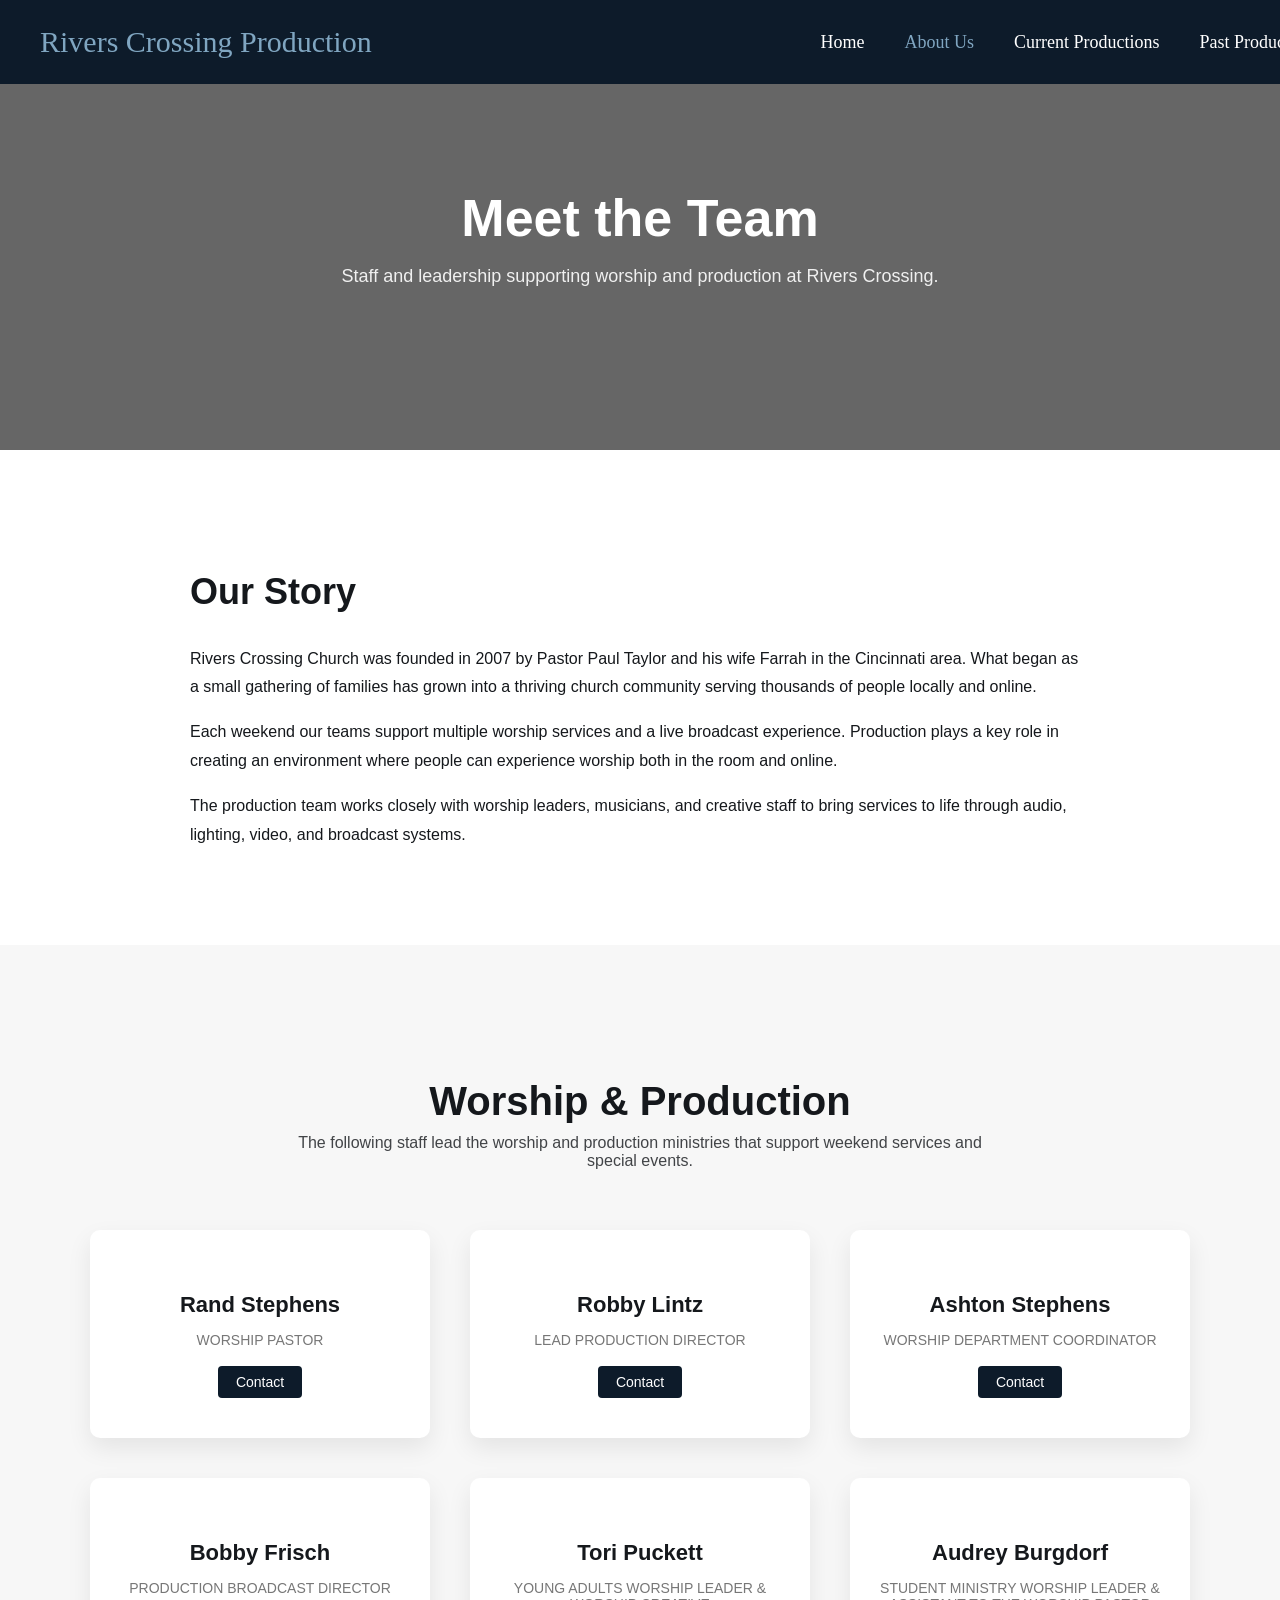
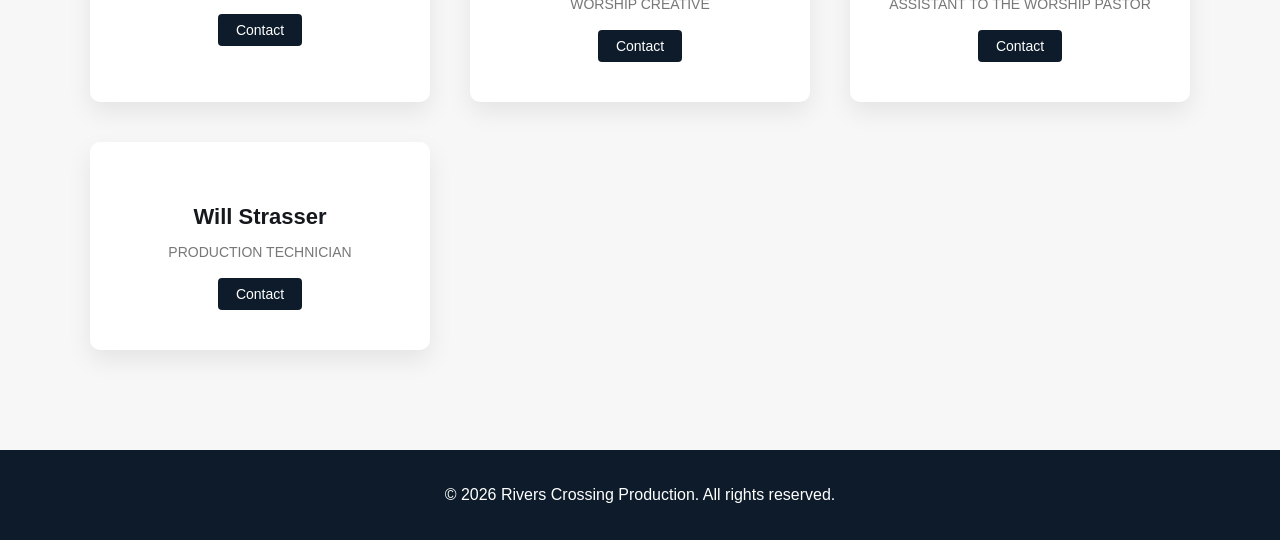
==== aboutus.html @ 569de983 "Update" ====
<!DOCTYPE html>
<html lang="en">
<head>
<meta charset="UTF-8">
<meta name="viewport" content="width=device-width, initial-scale=1.0">
<title>About Us | Rivers Crossing Production</title>

<link rel="stylesheet" href="index.css">
<link rel="stylesheet" href="aboutus.css">
</head>

<body>

<header>
    <div class="logo">
        <span>Rivers Crossing Production</span>
    </div>

    <nav>
        <ul>
            <li><a href="index.html">Home</a></li>
            <li><a href="aboutus.html" class="active">About Us</a></li>
            <li><a href="cp.html">Current Productions</a></li>
            <li><a href="pp.html">Past Productions</a></li>
        </ul>
    </nav>
</header>

<main>

<section class="hero">
    <div class="hero-content">
        <h1>Meet the Team</h1>
        <p>Staff and leadership supporting worship and production at Rivers Crossing.</p>
    </div>
</section>

<section class="history">

<h2>Our Story</h2>

<p>
Rivers Crossing Church was founded in 2007 by Pastor Paul Taylor and his wife Farrah in the Cincinnati area. What began as a small gathering of families has grown into a thriving church community serving thousands of people locally and online.
</p>

<p>
Each weekend our teams support multiple worship services and a live broadcast experience. Production plays a key role in creating an environment where people can experience worship both in the room and online.
</p>

<p>
The production team works closely with worship leaders, musicians, and creative staff to bring services to life through audio, lighting, video, and broadcast systems.
</p>

</section>

<section class="team">

<h2>Worship & Production</h2>

<p class="team-intro">
The following staff lead the worship and production ministries that support weekend services and special events.
</p>

<div class="team-grid">

<div class="team-card">
<h3>Rand Stephens</h3>
<p class="role">WORSHIP PASTOR</p>
<a href="#">Contact</a>
</div>

<div class="team-card">
<h3>Robby Lintz</h3>
<p class="role">LEAD PRODUCTION DIRECTOR</p>
<a href="#">Contact</a>
</div>

<div class="team-card">
<h3>Ashton Stephens</h3>
<p class="role">WORSHIP DEPARTMENT COORDINATOR</p>
<a href="#">Contact</a>
</div>

<div class="team-card">
<h3>Bobby Frisch</h3>
<p class="role">PRODUCTION BROADCAST DIRECTOR</p>
<a href="#">Contact</a>
</div>

<div class="team-card">
<h3>Tori Puckett</h3>
<p class="role">YOUNG ADULTS WORSHIP LEADER & WORSHIP CREATIVE</p>
<a href="#">Contact</a>
</div>

<div class="team-card">
<h3>Audrey Burgdorf</h3>
<p class="role">STUDENT MINISTRY WORSHIP LEADER & ASSISTANT TO THE WORSHIP PASTOR</p>
<a href="#">Contact</a>
</div>

<div class="team-card">
<h3>Will Strasser</h3>
<p class="role">PRODUCTION TECHNICIAN</p>
<a href="#">Contact</a>
</div>

</div>

</section>

</main>

<footer>
<p>© 2026 Rivers Crossing Production. All rights reserved.</p>
</footer>

</body>
</html>
---- index.css ----
/* ===== FONTS ===== */
@font-face{
    font-family:'Gotham';
    src:url('fonts/Gotham-Bold.woff2') format('woff2');
    font-weight:bold;
}

@font-face{
    font-family:'SeriouslyNostalgic';
    src:url('fonts/SeriouslyNostalgic-Italic.woff2') format('woff2');
    font-style:italic;
}

/* ===== BASE ===== */
body{
    margin:0;
    background:#ffffff;
    color:#15181C;
    font-family:'SeriouslyNostalgic',Arial;
}

a{
    text-decoration:none;
    color:inherit;
}

/* ===== HEADER ===== */
header{
    position:fixed;
    width:100%;
    top:0;
    display:flex;
    justify-content:space-between;
    align-items:center;
    background:#0D1B2A;
    padding:25px 40px; /* taller for bigger nav */
    z-index:100;
}

.logo{
    font-family:'Gotham';
    color:#80A6C1;
    font-size:30px; /* bigger */
    white-space:nowrap;
}

nav ul{
    display:flex;
    list-style:none;
    gap:40px; /* increased spacing to fit better visually */
    margin:0;
    padding:0;
}

nav a{
    font-family:'Gotham';
    color:white;
    font-size:18px; /* bigger font */
    transition:.3s;
    white-space:nowrap; /* prevent breaking of links */
}

nav a:hover,
nav a.active{
    color:#80A6C1;
}

/* ===== HERO ===== */
.hero{
    height:100vh;
    background:url(hero-bg.jpg) center/cover no-repeat;
    display:flex;
    align-items:center;
    justify-content:center;
    text-align:center;
    position:relative;
}

.hero::after{
    content:'';
    position:absolute;
    width:100%;
    height:100%;
    background:rgba(0,0,0,.45);
}

.hero-content{
    position:relative;
    color:white;
    z-index:2;
}

.hero-title{
    font-family:'Gotham';
    font-size:70px; /* slightly bigger hero title */
    letter-spacing:2px;
    animation:heroFade 2s ease forwards;
}

.hero-sub{
    font-size:24px; /* slightly bigger subtitle */
    margin-top:10px;
    animation:slideUp 2s ease;
}

/* ===== IMAGE PANELS ===== */
.image-panel{
    height:90vh;
    display:flex;
    align-items:center;
    justify-content:center;
    text-align:center;
    color:white;
    background-size:cover;
    background-position:center;
    background-attachment:fixed;
    position:relative;
}

.image-panel::after{
    content:'';
    position:absolute;
    width:100%;
    height:100%;
    background:rgba(0,0,0,.5);
}

.panel-text{
    position:relative;
    z-index:2;
    max-width:700px;
    animation:fadeUp 1.5s ease;
}

.panel-text h2{
    font-family:'Gotham';
    font-size:52px; /* slightly bigger */
    margin-bottom:10px;
}

.panel-text p{
    font-size:22px; /* slightly bigger */
}

/* PANEL IMAGES */
.panel1{
    background-image:url(worship.jpg);
}

.panel2{
    background-image:url(broadcast.jpg);
}

.panel3{
    background-image:url(lighting.jpg);
}

/* ===== CTA ===== */
.cta{
    text-align:center;
    padding:140px 30px; /* slightly taller */
    background:#f5f5f5;
}

.cta h2{
    font-family:'Gotham';
    font-size:46px;
    margin-bottom:20px;
}

.cta p{
    max-width:700px;
    margin:auto;
    margin-bottom:40px;
    font-size:20px;
}

.cta-button{
    background:#0D1B2A;
    color:white;
    padding:16px 40px;
    font-family:'Gotham';
    font-size:18px; /* bigger button text */
    transition:.3s;
}

.cta-button:hover{
    background:#80A6C1;
}

/* ===== FOOTER ===== */
footer{
    background:#0D1B2A;
    color:white;
    text-align:center;
    padding:20px;
}

/* ===== ANIMATIONS ===== */
@keyframes heroFade{
    0%{opacity:0; transform:scale(.95);}
    100%{opacity:1; transform:scale(1);}
}

@keyframes slideUp{
    0%{opacity:0; transform:translateY(40px);}
    100%{opacity:1; transform:translateY(0);}
}

@keyframes fadeUp{
    0%{opacity:0; transform:translateY(60px);}
    100%{opacity:1; transform:translateY(0);}
}

/* ===== MOBILE ===== */
@media(max-width:768px){

    header{
        flex-direction:column;
        align-items:flex-start;
        padding:18px 20px;
        gap:12px;
    }

    nav ul{
        flex-direction:column;
        gap:15px;
        width:100%;
    }

    nav a{
        font-size:16px;
    }

    .hero-title{
        font-size:42px;
    }

    .hero-sub{
        font-size:20px;
    }

    .panel-text h2{
        font-size:36px;
    }

    .panel-text p{
        font-size:18px;
    }
}
---- aboutus.css ----
/* ===== HERO ===== */

.hero{
height:50vh;
background:url(team-bg.jpg) center/cover no-repeat;
display:flex;
align-items:center;
justify-content:center;
text-align:center;
position:relative;
color:white;
}

.hero::after{
content:'';
position:absolute;
width:100%;
height:100%;
background:rgba(0,0,0,.6);
}

.hero-content{
position:relative;
z-index:2;
animation:fadeUp 1.2s ease;
}

.hero h1{
font-size:52px;
margin-bottom:10px;
}

.hero p{
font-size:18px;
opacity:.9;
}

/* ===== HISTORY ===== */

.history{
max-width:900px;
margin:auto;
padding:80px 20px;
line-height:1.8;
animation:fadeUp 1.5s ease;
}

.history h2{
margin-bottom:20px;
font-size:36px;
}

/* ===== TEAM SECTION ===== */

.team{
padding:100px 20px;
background:#f7f7f7;
text-align:center;
}

.team h2{
font-size:40px;
margin-bottom:10px;
}

.team-intro{
max-width:700px;
margin:0 auto 60px;
opacity:.8;
}

/* ===== TEAM GRID ===== */

.team-grid{
display:grid;
grid-template-columns:repeat(auto-fit,minmax(260px,1fr));
gap:40px;
max-width:1100px;
margin:auto;
}

/* ===== TEAM CARDS ===== */

.team-card{
background:white;
padding:40px 25px;
border-radius:10px;
box-shadow:0 10px 25px rgba(0,0,0,0.08);
transition:all .35s ease;
}

.team-card:hover{
transform:translateY(-10px);
box-shadow:0 15px 35px rgba(0,0,0,0.15);
}

/* TEAM IMAGE */

.team-card img{
width:110px;
height:110px;
border-radius:50%;
object-fit:cover;
margin-bottom:20px;
}

/* TEXT */

.team-card h3{
margin-bottom:6px;
font-size:22px;
}

.role{
font-size:14px;
color:#777;
margin-bottom:18px;
}

/* CONTACT BUTTON */

.team-card a{
display:inline-block;
font-size:14px;
color:white;
background:#0D1B2A;
padding:8px 18px;
border-radius:4px;
transition:.3s;
}

.team-card a:hover{
background:#80A6C1;
}

/* ===== ANIMATIONS ===== */

@keyframes fadeUp{
0%{
opacity:0;
transform:translateY(40px);
}

100%{
opacity:1;
transform:translateY(0);
}
}
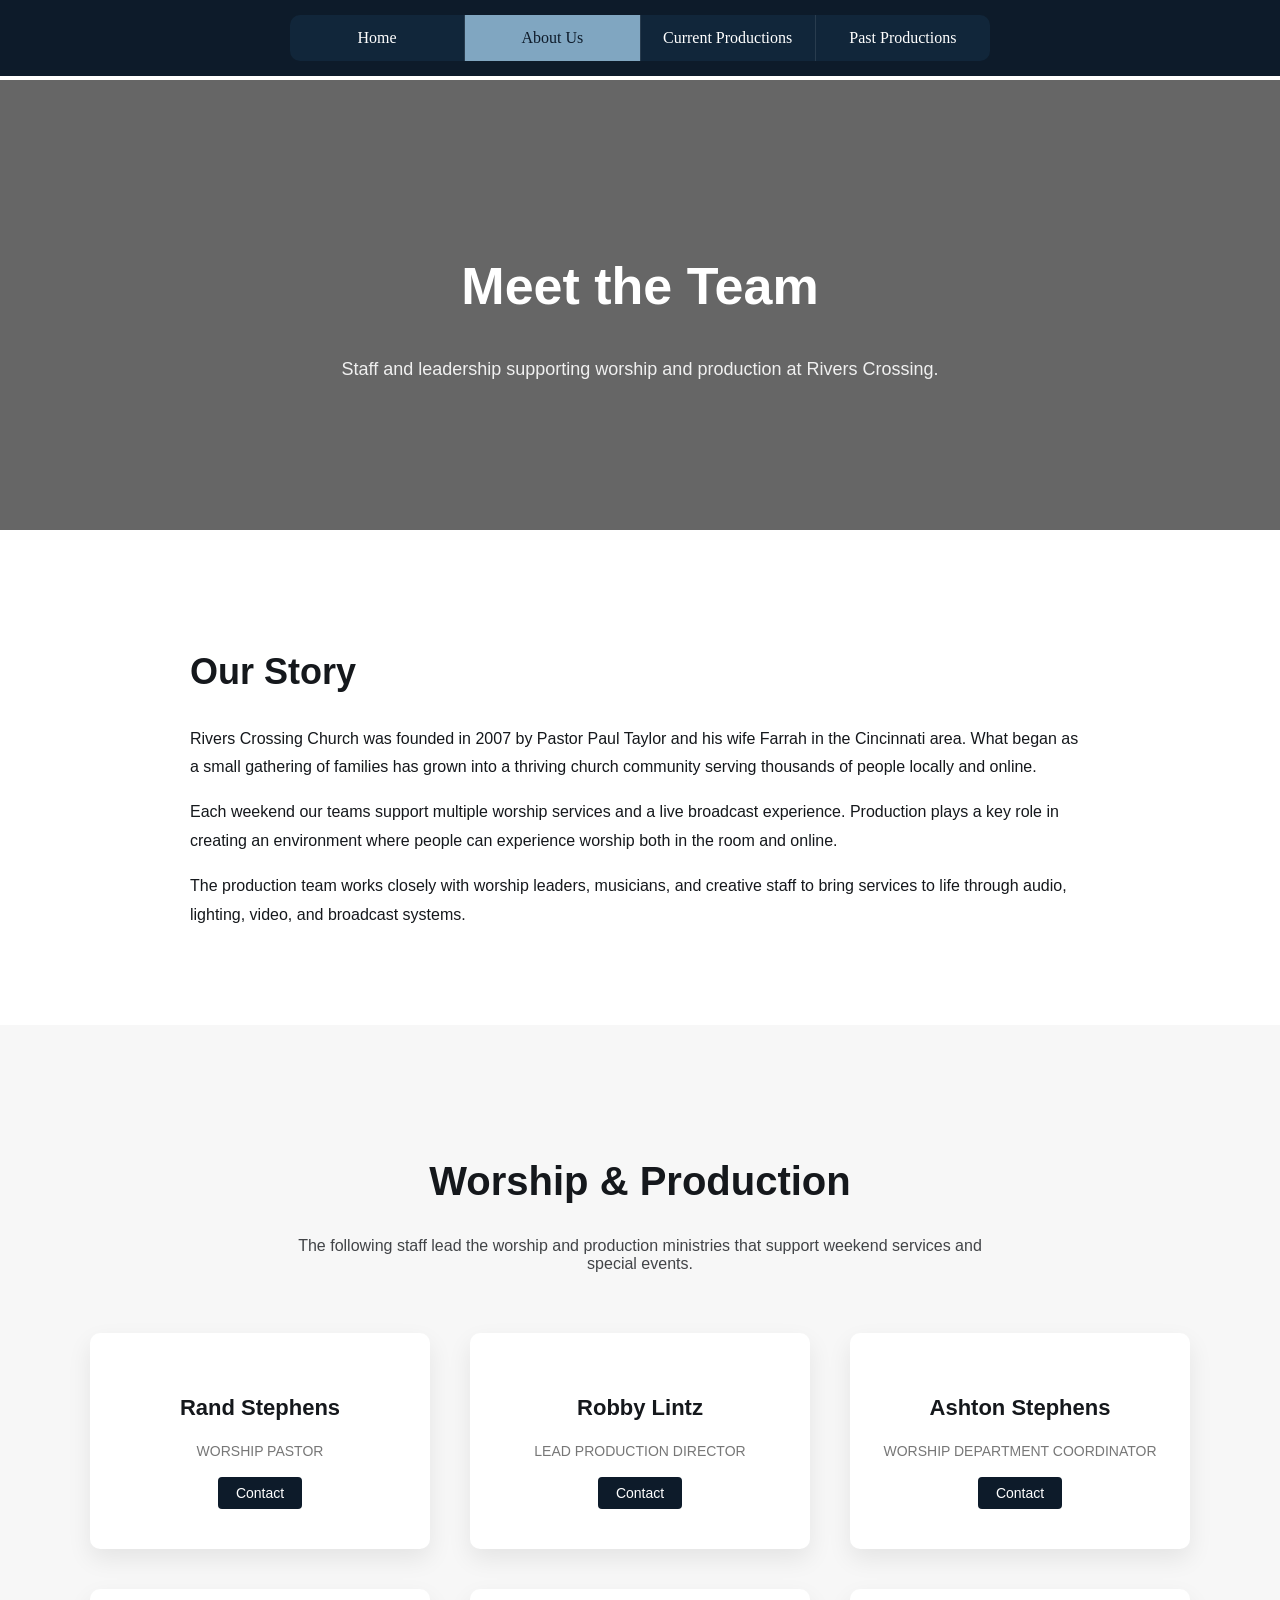
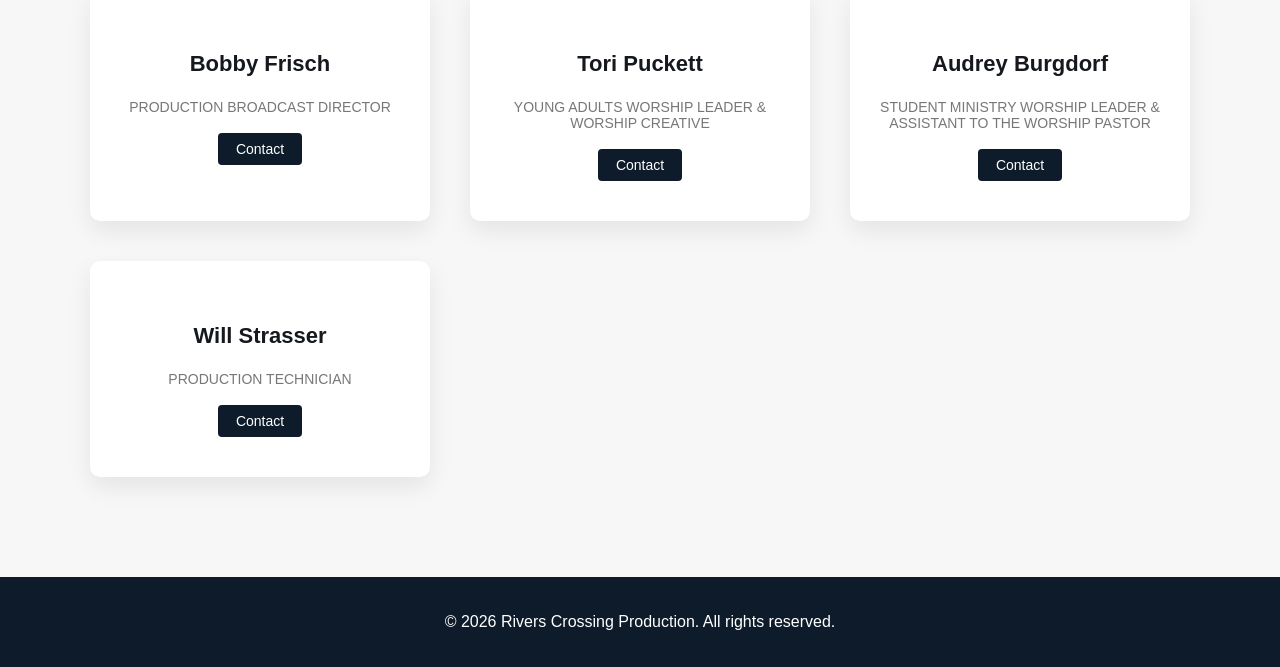
==== commit b9522305: "Ap6" ====
--- a/aboutus.html
+++ b/aboutus.html
@@ -12,10 +12,6 @@
 <body>
 
 <header>
-    <div class="logo">
-        <span>Rivers Crossing Production</span>
-    </div>
-
     <nav>
         <ul>
             <li><a href="index.html">Home</a></li>
--- a/index.css
+++ b/index.css
@@ -14,6 +14,7 @@
 /* ===== BASE ===== */
 body{
     margin:0;
+    padding-top:80px; /* space for fixed nav */
     background:#ffffff;
     color:#15181C;
     font-family:'SeriouslyNostalgic',Arial;
@@ -24,45 +25,63 @@
     color:inherit;
 }
 
-/* ===== HEADER ===== */
+/* ===== HEADER (CENTERED TAB BAR) ===== */
 header{
     position:fixed;
-    width:100%;
     top:0;
-    display:flex;
-    justify-content:space-between;
+    width:100%;
+    display:flex;
+    justify-content:center;
     align-items:center;
     background:#0D1B2A;
-    padding:25px 40px; /* taller for bigger nav */
-    z-index:100;
-}
-
-.logo{
-    font-family:'Gotham';
-    color:#80A6C1;
-    font-size:30px; /* bigger */
-    white-space:nowrap;
+    padding:15px 0;
+    z-index:1000;
+}
+
+/* ===== TAB BAR ===== */
+nav{
+    width:100%;
+    max-width:700px;
 }
 
 nav ul{
     display:flex;
     list-style:none;
-    gap:40px; /* increased spacing to fit better visually */
     margin:0;
     padding:0;
+    background:#11263A;
+    border-radius:10px;
+    overflow:hidden;
+}
+
+nav li{
+    flex:1;
 }
 
 nav a{
-    font-family:'Gotham';
-    color:white;
-    font-size:18px; /* bigger font */
+    display:block;
+    text-align:center;
+    padding:14px 0;
+    font-family:'Gotham';
+    font-size:16px;
+    color:white;
     transition:.3s;
-    white-space:nowrap; /* prevent breaking of links */
-}
-
-nav a:hover,
+}
+
+/* Hover */
+nav a:hover{
+    background:#1B3A57;
+}
+
+/* Active tab */
 nav a.active{
-    color:#80A6C1;
+    background:#80A6C1;
+    color:#0D1B2A;
+}
+
+/* Divider */
+nav li:not(:last-child){
+    border-right:1px solid rgba(255,255,255,0.1);
 }
 
 /* ===== HERO ===== */
@@ -92,15 +111,12 @@
 
 .hero-title{
     font-family:'Gotham';
-    font-size:70px; /* slightly bigger hero title */
-    letter-spacing:2px;
-    animation:heroFade 2s ease forwards;
+    font-size:60px;
 }
 
 .hero-sub{
-    font-size:24px; /* slightly bigger subtitle */
+    font-size:22px;
     margin-top:10px;
-    animation:slideUp 2s ease;
 }
 
 /* ===== IMAGE PANELS ===== */
@@ -129,58 +145,43 @@
     position:relative;
     z-index:2;
     max-width:700px;
-    animation:fadeUp 1.5s ease;
 }
 
 .panel-text h2{
     font-family:'Gotham';
-    font-size:52px; /* slightly bigger */
-    margin-bottom:10px;
+    font-size:42px;
 }
 
 .panel-text p{
-    font-size:22px; /* slightly bigger */
-}
-
-/* PANEL IMAGES */
-.panel1{
-    background-image:url(worship.jpg);
-}
-
-.panel2{
-    background-image:url(broadcast.jpg);
-}
-
-.panel3{
-    background-image:url(lighting.jpg);
-}
+    font-size:20px;
+}
+
+.panel1{ background-image:url(worship.jpg); }
+.panel2{ background-image:url(broadcast.jpg); }
+.panel3{ background-image:url(lighting.jpg); }
 
 /* ===== CTA ===== */
 .cta{
     text-align:center;
-    padding:140px 30px; /* slightly taller */
+    padding:120px 30px;
     background:#f5f5f5;
 }
 
 .cta h2{
     font-family:'Gotham';
-    font-size:46px;
-    margin-bottom:20px;
+    font-size:40px;
 }
 
 .cta p{
     max-width:700px;
-    margin:auto;
-    margin-bottom:40px;
-    font-size:20px;
+    margin:20px auto;
 }
 
 .cta-button{
     background:#0D1B2A;
     color:white;
-    padding:16px 40px;
-    font-family:'Gotham';
-    font-size:18px; /* bigger button text */
+    padding:14px 30px;
+    font-family:'Gotham';
     transition:.3s;
 }
 
@@ -196,55 +197,20 @@
     padding:20px;
 }
 
-/* ===== ANIMATIONS ===== */
-@keyframes heroFade{
-    0%{opacity:0; transform:scale(.95);}
-    100%{opacity:1; transform:scale(1);}
-}
-
-@keyframes slideUp{
-    0%{opacity:0; transform:translateY(40px);}
-    100%{opacity:1; transform:translateY(0);}
-}
-
-@keyframes fadeUp{
-    0%{opacity:0; transform:translateY(60px);}
-    100%{opacity:1; transform:translateY(0);}
-}
-
 /* ===== MOBILE ===== */
 @media(max-width:768px){
 
-    header{
-        flex-direction:column;
-        align-items:flex-start;
-        padding:18px 20px;
-        gap:12px;
-    }
-
     nav ul{
         flex-direction:column;
-        gap:15px;
-        width:100%;
+        border-radius:0;
     }
 
     nav a{
-        font-size:16px;
+        padding:12px;
+        border-top:1px solid rgba(255,255,255,0.1);
     }
 
     .hero-title{
-        font-size:42px;
-    }
-
-    .hero-sub{
-        font-size:20px;
-    }
-
-    .panel-text h2{
-        font-size:36px;
-    }
-
-    .panel-text p{
-        font-size:18px;
+        font-size:40px;
     }
 }
--- a/aboutus.css
+++ b/aboutus.css
@@ -1,148 +1,190 @@
+/* ===== PAGE SPACING (IMPORTANT) ===== */
+body{
+    margin:0;
+    padding-top:80px; /* prevents nav overlap */
+}
+
+/* ===== HEADER (MATCHES HOME) ===== */
+header{
+    position:fixed;
+    top:0;
+    width:100%;
+    display:flex;
+    justify-content:center;
+    align-items:center;
+    background:#0D1B2A;
+    padding:15px 0;
+    z-index:1000;
+}
+
+/* ===== TAB BAR ===== */
+nav{
+    width:100%;
+    max-width:700px;
+}
+
+nav ul{
+    display:flex;
+    list-style:none;
+    margin:0;
+    padding:0;
+    background:#11263A;
+    border-radius:10px;
+    overflow:hidden;
+}
+
+nav li{
+    flex:1;
+}
+
+nav a{
+    display:block;
+    text-align:center;
+    padding:14px 0;
+    font-family:'Gotham';
+    font-size:16px;
+    color:white;
+    transition:.3s;
+}
+
+nav a:hover{
+    background:#1B3A57;
+}
+
+nav a.active{
+    background:#80A6C1;
+    color:#0D1B2A;
+}
+
+nav li:not(:last-child){
+    border-right:1px solid rgba(255,255,255,0.1);
+}
+
 /* ===== HERO ===== */
-
 .hero{
-height:50vh;
-background:url(team-bg.jpg) center/cover no-repeat;
-display:flex;
-align-items:center;
-justify-content:center;
-text-align:center;
-position:relative;
-color:white;
+    height:50vh;
+    background:url(team-bg.jpg) center/cover no-repeat;
+    display:flex;
+    align-items:center;
+    justify-content:center;
+    text-align:center;
+    position:relative;
+    color:white;
 }
 
 .hero::after{
-content:'';
-position:absolute;
-width:100%;
-height:100%;
-background:rgba(0,0,0,.6);
+    content:'';
+    position:absolute;
+    width:100%;
+    height:100%;
+    background:rgba(0,0,0,.6);
 }
 
 .hero-content{
-position:relative;
-z-index:2;
-animation:fadeUp 1.2s ease;
+    position:relative;
+    z-index:2;
 }
 
 .hero h1{
-font-size:52px;
-margin-bottom:10px;
+    font-size:52px;
 }
 
 .hero p{
-font-size:18px;
-opacity:.9;
+    font-size:18px;
+    opacity:.9;
 }
 
 /* ===== HISTORY ===== */
-
 .history{
-max-width:900px;
-margin:auto;
-padding:80px 20px;
-line-height:1.8;
-animation:fadeUp 1.5s ease;
+    max-width:900px;
+    margin:auto;
+    padding:80px 20px;
+    line-height:1.8;
 }
 
 .history h2{
-margin-bottom:20px;
-font-size:36px;
+    font-size:36px;
+    margin-bottom:20px;
 }
 
-/* ===== TEAM SECTION ===== */
-
+/* ===== TEAM ===== */
 .team{
-padding:100px 20px;
-background:#f7f7f7;
-text-align:center;
+    padding:100px 20px;
+    background:#f7f7f7;
+    text-align:center;
 }
 
 .team h2{
-font-size:40px;
-margin-bottom:10px;
+    font-size:40px;
 }
 
 .team-intro{
-max-width:700px;
-margin:0 auto 60px;
-opacity:.8;
+    max-width:700px;
+    margin:0 auto 60px;
+    opacity:.8;
 }
 
-/* ===== TEAM GRID ===== */
-
+/* GRID */
 .team-grid{
-display:grid;
-grid-template-columns:repeat(auto-fit,minmax(260px,1fr));
-gap:40px;
-max-width:1100px;
-margin:auto;
+    display:grid;
+    grid-template-columns:repeat(auto-fit,minmax(260px,1fr));
+    gap:40px;
+    max-width:1100px;
+    margin:auto;
 }
 
-/* ===== TEAM CARDS ===== */
-
+/* CARD */
 .team-card{
-background:white;
-padding:40px 25px;
-border-radius:10px;
-box-shadow:0 10px 25px rgba(0,0,0,0.08);
-transition:all .35s ease;
+    background:white;
+    padding:40px 25px;
+    border-radius:10px;
+    box-shadow:0 10px 25px rgba(0,0,0,0.08);
+    transition:.3s;
 }
 
 .team-card:hover{
-transform:translateY(-10px);
-box-shadow:0 15px 35px rgba(0,0,0,0.15);
-}
-
-/* TEAM IMAGE */
-
-.team-card img{
-width:110px;
-height:110px;
-border-radius:50%;
-object-fit:cover;
-margin-bottom:20px;
+    transform:translateY(-8px);
 }
 
 /* TEXT */
-
 .team-card h3{
-margin-bottom:6px;
-font-size:22px;
+    font-size:22px;
 }
 
 .role{
-font-size:14px;
-color:#777;
-margin-bottom:18px;
+    font-size:14px;
+    color:#777;
+    margin:10px 0 18px;
 }
 
-/* CONTACT BUTTON */
-
+/* BUTTON */
 .team-card a{
-display:inline-block;
-font-size:14px;
-color:white;
-background:#0D1B2A;
-padding:8px 18px;
-border-radius:4px;
-transition:.3s;
+    display:inline-block;
+    font-size:14px;
+    color:white;
+    background:#0D1B2A;
+    padding:8px 18px;
+    border-radius:4px;
 }
 
 .team-card a:hover{
-background:#80A6C1;
+    background:#80A6C1;
 }
 
-/* ===== ANIMATIONS ===== */
+/* ===== MOBILE ===== */
+@media(max-width:768px){
 
-@keyframes fadeUp{
-0%{
-opacity:0;
-transform:translateY(40px);
-}
+    nav ul{
+        flex-direction:column;
+        border-radius:0;
+    }
 
-100%{
-opacity:1;
-transform:translateY(0);
-}
+    nav a{
+        padding:12px;
+        border-top:1px solid rgba(255,255,255,0.1);
+    }
+
+    .hero h1{
+        font-size:36px;
+    }
 }
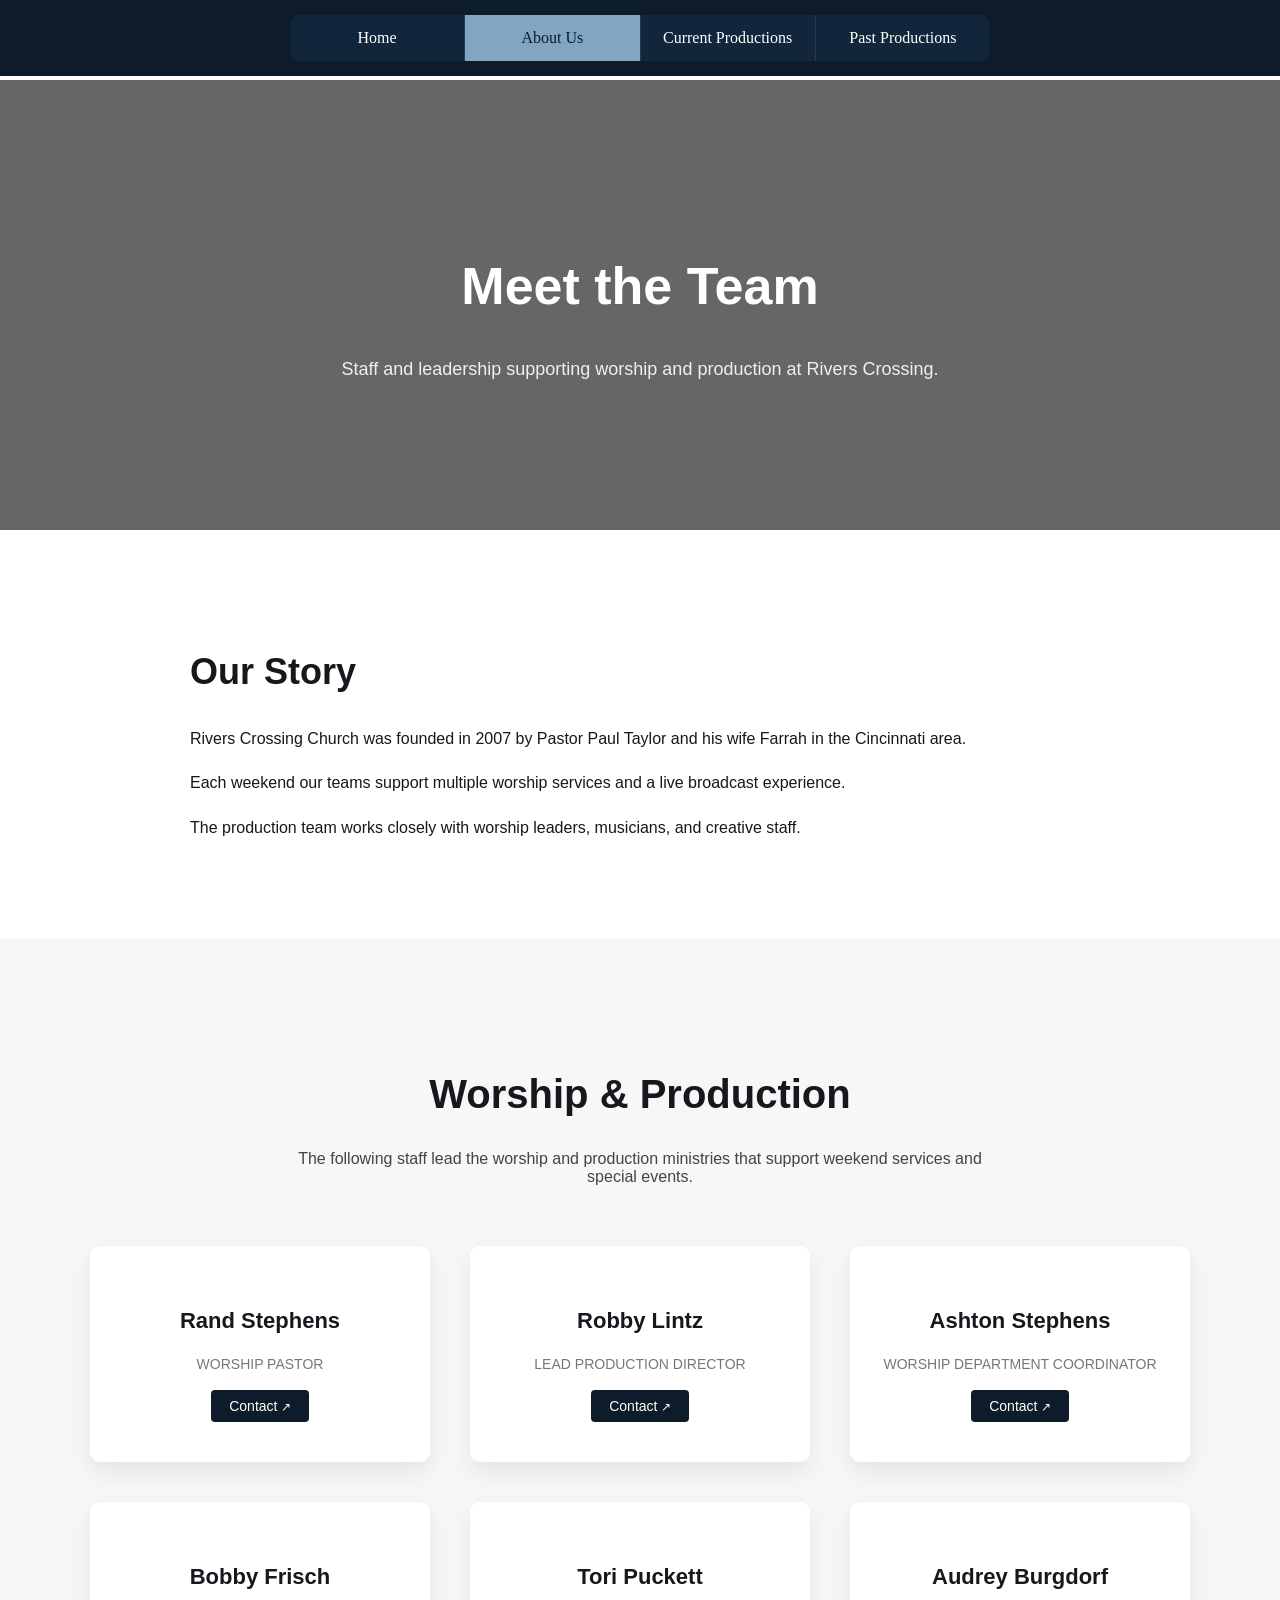
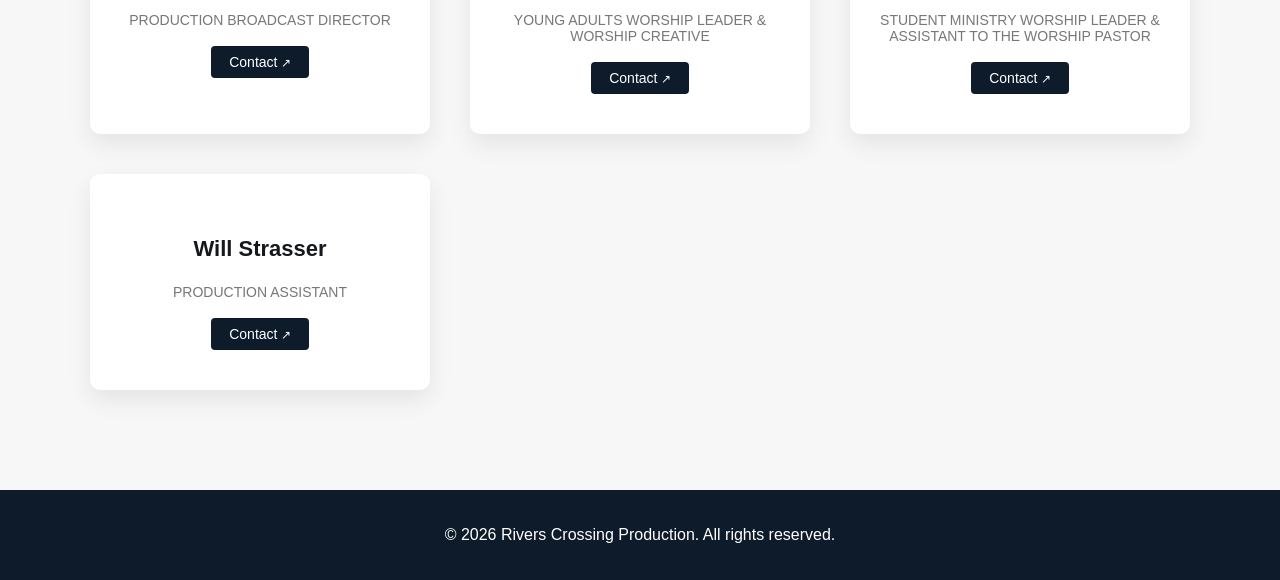
==== commit 9475985d: "link" ====
--- a/aboutus.html
+++ b/aboutus.html
@@ -36,15 +36,15 @@
 <h2>Our Story</h2>
 
 <p>
-Rivers Crossing Church was founded in 2007 by Pastor Paul Taylor and his wife Farrah in the Cincinnati area. What began as a small gathering of families has grown into a thriving church community serving thousands of people locally and online.
+Rivers Crossing Church was founded in 2007 by Pastor Paul Taylor and his wife Farrah in the Cincinnati area.
 </p>
 
 <p>
-Each weekend our teams support multiple worship services and a live broadcast experience. Production plays a key role in creating an environment where people can experience worship both in the room and online.
+Each weekend our teams support multiple worship services and a live broadcast experience.
 </p>
 
 <p>
-The production team works closely with worship leaders, musicians, and creative staff to bring services to life through audio, lighting, video, and broadcast systems.
+The production team works closely with worship leaders, musicians, and creative staff.
 </p>
 
 </section>
@@ -62,43 +62,43 @@
 <div class="team-card">
 <h3>Rand Stephens</h3>
 <p class="role">WORSHIP PASTOR</p>
-<a href="#">Contact</a>
+<a href="https://riverscrossing.com/team/#worship-production" target="_blank">Contact</a>
 </div>
 
 <div class="team-card">
 <h3>Robby Lintz</h3>
 <p class="role">LEAD PRODUCTION DIRECTOR</p>
-<a href="#">Contact</a>
+<a href="https://riverscrossing.com/team/#worship-production" target="_blank">Contact</a>
 </div>
 
 <div class="team-card">
 <h3>Ashton Stephens</h3>
 <p class="role">WORSHIP DEPARTMENT COORDINATOR</p>
-<a href="#">Contact</a>
+<a href="https://riverscrossing.com/team/#worship-production" target="_blank">Contact</a>
 </div>
 
 <div class="team-card">
 <h3>Bobby Frisch</h3>
 <p class="role">PRODUCTION BROADCAST DIRECTOR</p>
-<a href="#">Contact</a>
+<a href="https://riverscrossing.com/team/#worship-production" target="_blank">Contact</a>
 </div>
 
 <div class="team-card">
 <h3>Tori Puckett</h3>
 <p class="role">YOUNG ADULTS WORSHIP LEADER & WORSHIP CREATIVE</p>
-<a href="#">Contact</a>
+<a href="https://riverscrossing.com/team/#worship-production" target="_blank">Contact</a>
 </div>
 
 <div class="team-card">
 <h3>Audrey Burgdorf</h3>
 <p class="role">STUDENT MINISTRY WORSHIP LEADER & ASSISTANT TO THE WORSHIP PASTOR</p>
-<a href="#">Contact</a>
+<a href="https://riverscrossing.com/team/#worship-production" target="_blank">Contact</a>
 </div>
 
 <div class="team-card">
 <h3>Will Strasser</h3>
-<p class="role">PRODUCTION TECHNICIAN</p>
-<a href="#">Contact</a>
+<p class="role">PRODUCTION ASSISTANT</p>
+<a href="https://riverscrossing.com/team/#worship-production" target="_blank">Contact</a>
 </div>
 
 </div>
--- a/aboutus.css
+++ b/aboutus.css
@@ -1,10 +1,10 @@
-/* ===== PAGE SPACING (IMPORTANT) ===== */
+/* ===== PAGE SPACING ===== */
 body{
     margin:0;
-    padding-top:80px; /* prevents nav overlap */
+    padding-top:80px;
 }
 
-/* ===== HEADER (MATCHES HOME) ===== */
+/* ===== HEADER ===== */
 header{
     position:fixed;
     top:0;
@@ -165,10 +165,17 @@
     background:#0D1B2A;
     padding:8px 18px;
     border-radius:4px;
+    transition:.3s;
 }
 
 .team-card a:hover{
     background:#80A6C1;
+}
+
+/* External link indicator */
+.team-card a::after{
+    content:" ↗";
+    font-size:12px;
 }
 
 /* ===== MOBILE ===== */
